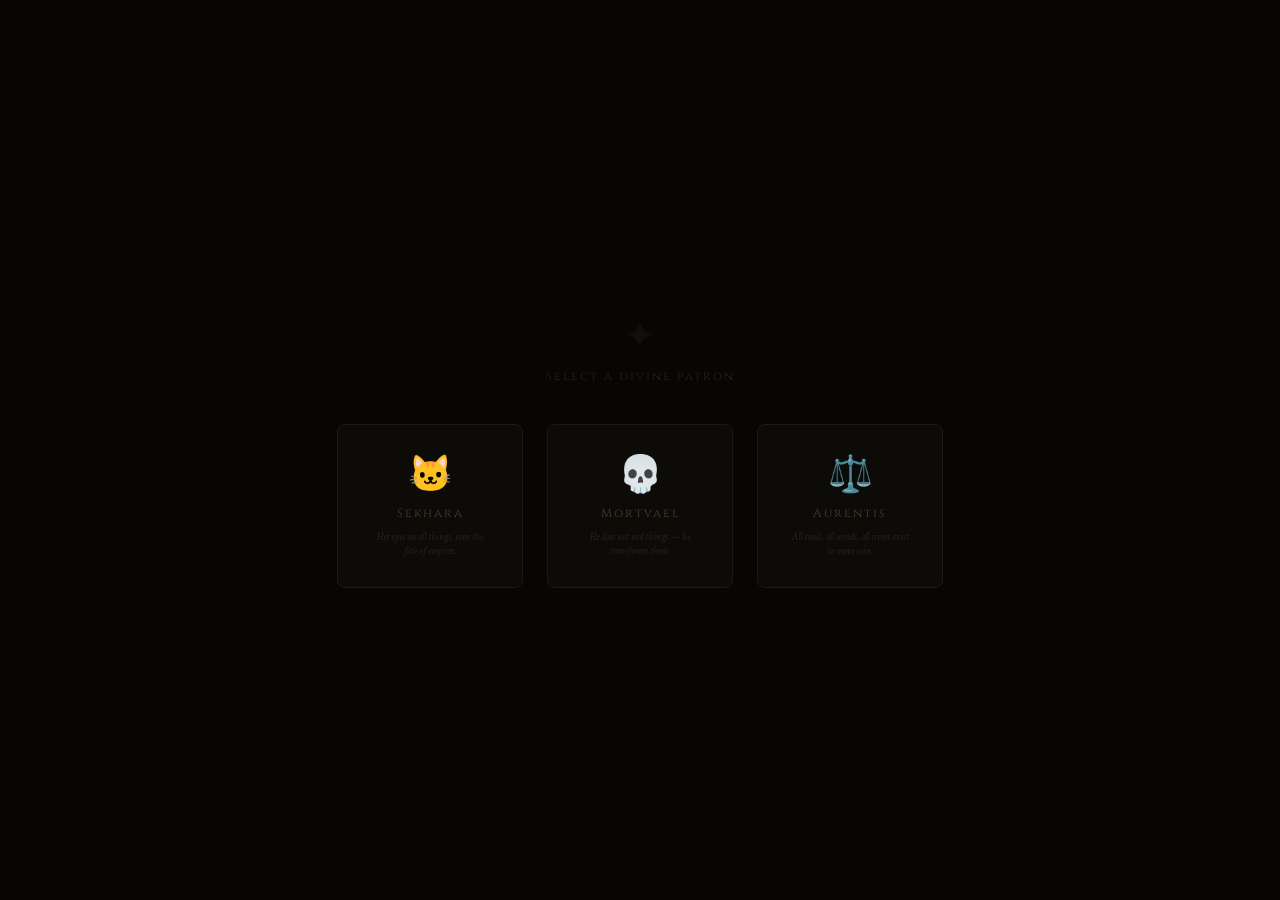
==== indx.html @ 9a2c2770 "saving" ====
<!DOCTYPE html>
<html lang="en">
<head>
  <meta charset="UTF-8">
  <title>Ascendancy Skill Tree</title>
  <link rel="stylesheet" href="styles.css">
</head>
<body>

<div id="app">

  <!-- Selection screen -->
  <div id="select-screen">
    <div class="select-prompt">
      <div class="pi">✦</div>
      <p>Select a divine patron</p>
    </div>
    <div class="god-cards">
      <div class="god-card gc-cat" onclick="switchGod('cat')">
        <span class="gc-icon">🐱</span>
        <span class="gc-name">Sekhara</span>
        <span class="gc-flavor">Her eyes see all things, even the fate of empires.</span>
      </div>
      <div class="god-card gc-death" onclick="switchGod('death')">
        <span class="gc-icon">💀</span>
        <span class="gc-name">Mortvael</span>
        <span class="gc-flavor">He does not end things — he transforms them.</span>
      </div>
      <div class="god-card gc-trade" onclick="switchGod('trade')">
        <span class="gc-icon">⚖️</span>
        <span class="gc-name">Aurentis</span>
        <span class="gc-flavor">All roads, all winds, all rivers exist to move coin.</span>
      </div>
    </div>
  </div>

  <!-- Tree screen -->
  <div id="tree-screen">
    <div class="tree-header">
      <button class="back-btn" onclick="goBack()">← Back</button>
      <span class="th-name" id="ib-name">—</span>
      <span class="th-flavor" id="ib-desc"></span>
      <span class="th-pts" id="ib-pts">0 / 30</span>
      <button class="reset-btn" onclick="resetTree()">Reset</button>
    </div>

    <div id="tree-area">
      <canvas id="c"></canvas>

      <div class="tt" id="tt">
        <div class="tt-inner">
          <div class="tt-title" id="tt-t"></div>
          <div class="tt-type" id="tt-ty"></div>
          <div class="tt-desc" id="tt-d"></div>
          <div class="tt-val" id="tt-v"></div>
        </div>
      </div>

      <div class="zoom-controls">
        <button class="zoom-btn" onclick="adjustZoom(0.15)">+</button>
        <button class="zoom-btn" onclick="adjustZoom(-0.15)">−</button>
        <button class="zoom-btn" onclick="resetView()">⌂</button>
      </div>
    </div>

    <div class="info-bar">
      <span id="node-hover-desc">Hover a node</span>
    </div>
  </div>

</div>

<script src="script.js"></script>
</body>
</html>
---- styles.css ----
@import url('https://fonts.googleapis.com/css2?family=Cinzel:wght@400;600;700&family=Crimson+Text:ital,wght@0,400;1,400&display=swap');
*{box-sizing:border-box;margin:0;padding:0}
html,body{height:100%;background:#080604;font-family:'Cinzel',serif;color:#c8b89a;overflow:hidden}
#app{display:flex;flex-direction:column;height:100vh}

/* ── Selection screen ── */
#select-screen{flex:1;display:flex;flex-direction:column;align-items:center;justify-content:center;gap:40px;padding:20px}
.select-prompt{display:flex;flex-direction:column;align-items:center;gap:10px;color:#2a2218}
.select-prompt .pi{font-size:40px;opacity:.3;font-family:sans-serif}
.select-prompt p{font-size:12px;letter-spacing:2px}
.god-cards{display:flex;gap:24px;flex-wrap:wrap;justify-content:center}
.god-card{display:flex;flex-direction:column;align-items:center;gap:10px;padding:28px 32px;background:#0d0b08;border:1px solid #1e1a12;border-radius:8px;cursor:pointer;transition:all .2s;min-width:140px}
.god-card:hover{border-color:#3a3020;background:#110e09;transform:translateY(-2px)}
.god-card .gc-icon{font-size:36px;font-family:sans-serif}
.god-card .gc-name{font-size:12px;letter-spacing:2px;color:#4a3e2e}
.god-card .gc-flavor{font-size:10px;font-family:'Crimson Text',serif;font-style:italic;color:#2a2218;text-align:center;max-width:120px;line-height:1.4}
.god-card.gc-cat{--gc:#d4a055}.god-card.gc-death{--gc:#8a4fd4}.god-card.gc-trade{--gc:#4aad7a}
.god-card:hover .gc-name{color:var(--gc)}
.god-card:hover{border-color:var(--gc);box-shadow:0 0 20px -8px var(--gc)}

/* ── Tree screen ── */
#tree-screen{flex:1;display:none;flex-direction:column}
.tree-header{display:flex;align-items:center;gap:12px;padding:8px 14px;background:#0c0a07;border-bottom:1px solid #1e1a12;flex-shrink:0}
.back-btn{background:transparent;border:1px solid #2a2218;color:#4a3e2e;font-family:'Cinzel',serif;font-size:10px;letter-spacing:1px;padding:5px 12px;cursor:pointer;border-radius:3px;transition:all .2s;white-space:nowrap}
.back-btn:hover{border-color:#5a4e3a;color:#9a8a72}
.th-name{font-size:12px;font-weight:700;letter-spacing:1px}
.th-flavor{font-size:11px;color:#5a4e3a;font-family:'Crimson Text',serif;font-style:italic;flex:1}
.th-pts{font-size:11px;letter-spacing:1px;white-space:nowrap}
.reset-btn{background:transparent;border:1px solid #2a2218;color:#4a3e2e;font-family:'Cinzel',serif;font-size:10px;letter-spacing:1px;padding:4px 10px;cursor:pointer;border-radius:3px;transition:all .2s}
.reset-btn:hover{border-color:#5a4e3a;color:#9a8a72}

/* ── Canvas viewport ── */
#tree-area{flex:1;position:relative;overflow:hidden;cursor:grab}
#tree-area.dragging{cursor:grabbing}
canvas{position:absolute;top:0;left:0;display:block}

/* ── Zoom controls ── */
.zoom-controls{position:absolute;bottom:12px;right:12px;display:flex;flex-direction:column;gap:4px;z-index:20}
.zoom-btn{width:28px;height:28px;background:#0c0a07;border:1px solid #2a2218;color:#4a3e2e;font-size:16px;line-height:1;cursor:pointer;border-radius:3px;transition:all .2s;display:flex;align-items:center;justify-content:center;font-family:sans-serif}
.zoom-btn:hover{border-color:#5a4e3a;color:#9a8a72}

/* ── Tooltip ── */
.tt{position:absolute;pointer-events:none;z-index:50;display:none;width:210px}
.tt-inner{background:#0f0d09;border:1px solid #3a2e18;border-radius:6px;padding:11px}
.tt-title{font-size:13px;font-weight:700;letter-spacing:.5px;margin-bottom:2px}
.tt-type{font-size:9px;letter-spacing:2px;color:#5a4e3a;margin-bottom:7px;text-transform:uppercase}
.tt-desc{font-size:12px;font-family:'Crimson Text',serif;line-height:1.5;color:#9a8a72}
.tt-val{margin-top:6px;font-size:12px;font-weight:600;font-family:'Cinzel',serif}

/* ── Info bar at bottom ── */
.info-bar{display:flex;align-items:center;gap:10px;padding:8px 14px;background:#0c0a07;border-top:1px solid #1e1a12;min-height:40px;flex-shrink:0}
.ib-name{font-size:12px;font-weight:700;letter-spacing:1px;white-space:nowrap}
.ib-desc{font-size:11px;color:#5a4e3a;font-family:'Crimson Text',serif;font-style:italic;flex:1}
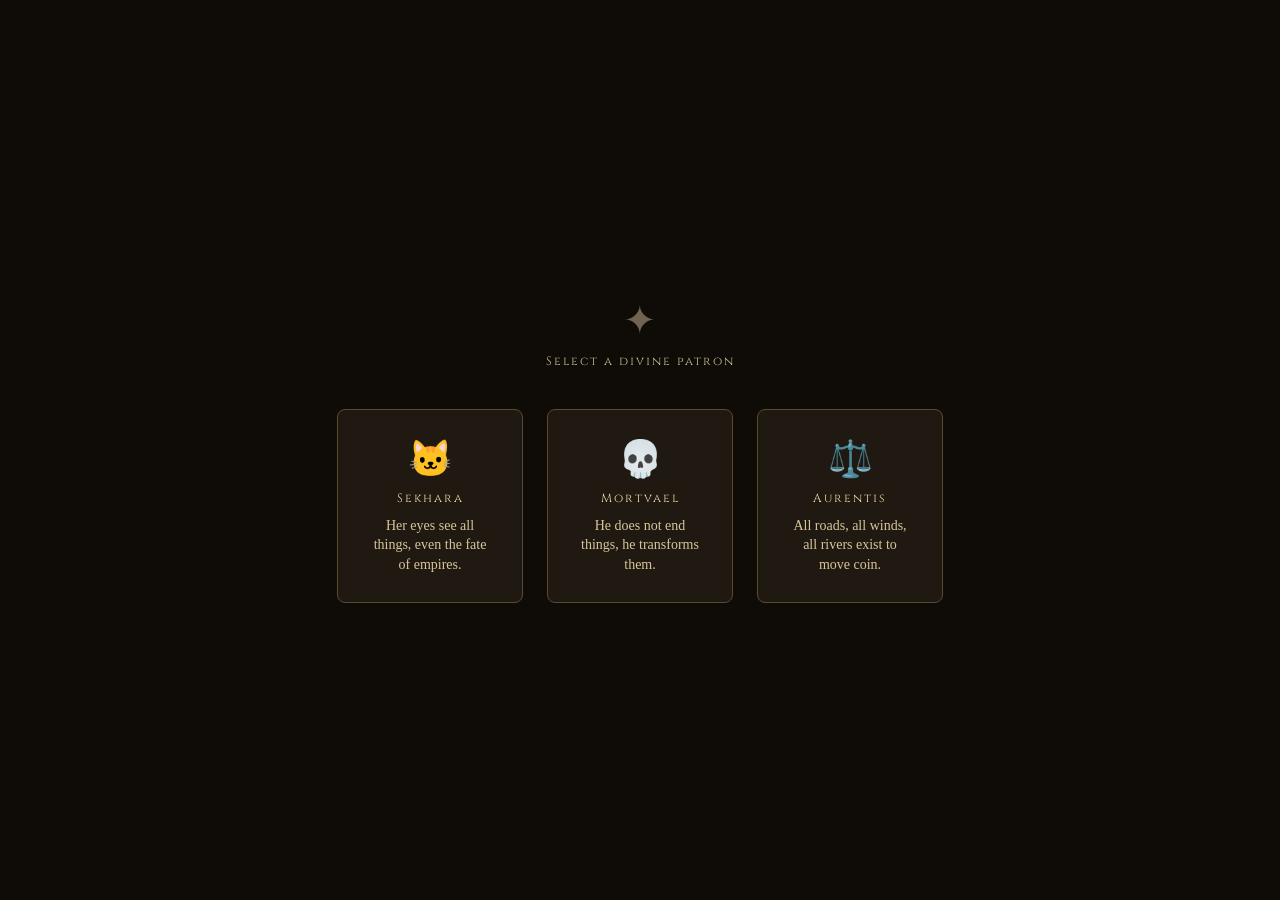
==== commit 5ea824fd: "s" ====
--- a/indx.html
+++ b/indx.html
@@ -24,7 +24,7 @@
       <div class="god-card gc-death" onclick="switchGod('death')">
         <span class="gc-icon">💀</span>
         <span class="gc-name">Mortvael</span>
-        <span class="gc-flavor">He does not end things — he transforms them.</span>
+        <span class="gc-flavor">He does not end things, he transforms them.</span>
       </div>
       <div class="god-card gc-trade" onclick="switchGod('trade')">
         <span class="gc-icon">⚖️</span>
--- a/styles.css
+++ b/styles.css
@@ -1,53 +1,291 @@
 @import url('https://fonts.googleapis.com/css2?family=Cinzel:wght@400;600;700&family=Crimson+Text:ital,wght@0,400;1,400&display=swap');
 *{box-sizing:border-box;margin:0;padding:0}
-html,body{height:100%;background:#080604;font-family:'Cinzel',serif;color:#c8b89a;overflow:hidden}
-#app{display:flex;flex-direction:column;height:100vh}
+html,body{
+    height:100%;
+    background:#0f0c08;
+    font-family:'Cinzel',serif;
+    color:#f2e6c9;
+    overflow:hidden
+}
+
+#app{
+    display:flex;
+    flex-direction:column;
+    height:100vh
+}
 
 /* ── Selection screen ── */
-#select-screen{flex:1;display:flex;flex-direction:column;align-items:center;justify-content:center;gap:40px;padding:20px}
-.select-prompt{display:flex;flex-direction:column;align-items:center;gap:10px;color:#2a2218}
-.select-prompt .pi{font-size:40px;opacity:.3;font-family:sans-serif}
-.select-prompt p{font-size:12px;letter-spacing:2px}
-.god-cards{display:flex;gap:24px;flex-wrap:wrap;justify-content:center}
-.god-card{display:flex;flex-direction:column;align-items:center;gap:10px;padding:28px 32px;background:#0d0b08;border:1px solid #1e1a12;border-radius:8px;cursor:pointer;transition:all .2s;min-width:140px}
-.god-card:hover{border-color:#3a3020;background:#110e09;transform:translateY(-2px)}
-.god-card .gc-icon{font-size:36px;font-family:sans-serif}
-.god-card .gc-name{font-size:12px;letter-spacing:2px;color:#4a3e2e}
-.god-card .gc-flavor{font-size:10px;font-family:'Crimson Text',serif;font-style:italic;color:#2a2218;text-align:center;max-width:120px;line-height:1.4}
+#select-screen{
+    flex:1;
+    display:flex;
+    flex-direction:column;
+    align-items:center;
+    justify-content:center;
+    gap:40px;
+    padding:20px
+}
+
+.select-prompt{
+    display:flex;
+    flex-direction:column;
+    align-items:center;
+    gap:10px;
+    color:#cdbb95
+}
+
+.select-prompt .pi{
+    font-size:40px;
+    opacity:.5;
+    font-family:sans-serif
+}
+
+.select-prompt p{
+    font-size:12px;
+    letter-spacing:2px
+}
+
+.god-cards{
+    display:flex;
+    gap:24px;
+    flex-wrap:wrap;
+    justify-content:center
+}
+
+.god-card{
+    display:flex;
+    flex-direction:column;
+    align-items:center;
+    gap:10px;
+    padding:28px 32px;
+    background:#1f1912;
+    border:1px solid #5a4a2f;
+    border-radius:8px;
+    cursor:pointer;
+    transition:all .2s;min-width:140px
+}
+
+.god-card:hover{
+    border-color:#3a3020;
+    background:#2a2118;
+    transform:translateY(-2px)
+}
+
+.god-card .gc-icon{
+    font-size:36px;
+    font-family:sans-serif
+}
+
+.god-card .gc-name{
+    font-size:12px;
+    letter-spacing:2px;
+    color:#f0d9a5
+}
+
+.god-card .gc-flavor{
+    font-size:14px;
+    font-family:'Crimson Text',serif;
+    color:#d8c59a;
+    text-align:center;
+    max-width:120px;
+    line-height:1.4
+}
+
 .god-card.gc-cat{--gc:#d4a055}.god-card.gc-death{--gc:#8a4fd4}.god-card.gc-trade{--gc:#4aad7a}
 .god-card:hover .gc-name{color:var(--gc)}
-.god-card:hover{border-color:var(--gc);box-shadow:0 0 20px -8px var(--gc)}
+.god-card:hover{
+    border-color:var(--gc);
+    box-shadow:0 0 20px -8px var(--gc)
+}
 
 /* ── Tree screen ── */
-#tree-screen{flex:1;display:none;flex-direction:column}
-.tree-header{display:flex;align-items:center;gap:12px;padding:8px 14px;background:#0c0a07;border-bottom:1px solid #1e1a12;flex-shrink:0}
-.back-btn{background:transparent;border:1px solid #2a2218;color:#4a3e2e;font-family:'Cinzel',serif;font-size:10px;letter-spacing:1px;padding:5px 12px;cursor:pointer;border-radius:3px;transition:all .2s;white-space:nowrap}
-.back-btn:hover{border-color:#5a4e3a;color:#9a8a72}
-.th-name{font-size:12px;font-weight:700;letter-spacing:1px}
-.th-flavor{font-size:11px;color:#5a4e3a;font-family:'Crimson Text',serif;font-style:italic;flex:1}
-.th-pts{font-size:11px;letter-spacing:1px;white-space:nowrap}
-.reset-btn{background:transparent;border:1px solid #2a2218;color:#4a3e2e;font-family:'Cinzel',serif;font-size:10px;letter-spacing:1px;padding:4px 10px;cursor:pointer;border-radius:3px;transition:all .2s}
-.reset-btn:hover{border-color:#5a4e3a;color:#9a8a72}
+#tree-screen{
+    flex:1;
+    display:none;
+    flex-direction:column;
+}
+
+.tree-header{
+    display:flex;
+    align-items:center;
+    gap:12px;
+    padding:8px 14px;
+    background:#18130e;
+    border-bottom:1px solid #5a4a2f;
+    flex-shrink:0
+}
+
+.back-btn{
+    background:transparent;
+    border:1px solid #2a2218;
+    color:#4a3e2e;
+    font-family:'Cinzel',serif;font-size:10px;
+    letter-spacing:1px;
+    padding:5px 12px;
+    cursor:pointer;
+    border-radius:3px;
+    transition:all .2s;
+    white-space:nowrap
+}
+
+.back-btn:hover{
+    border-color:#5a4e3a;
+    color:#9a8a72
+}
+
+.th-name{font-size:12px;
+    font-weight:700;
+    letter-spacing:1px
+}
+
+.th-flavor{
+    font-size:11px;
+    color:#b7a786;
+    font-family:'Crimson Text',serif;
+    font-style:italic;
+    flex:1
+}
+
+.th-pts{
+    font-size:11px;
+    letter-spacing:1px;
+    white-space:nowrap
+}
+
+.reset-btn{
+    background:transparent;
+    border:1px solid #2a2218;
+    color:#4a3e2e;
+    font-family:'Cinzel',serif;
+    font-size:10px;
+    letter-spacing:1px;
+    padding:4px 10px;
+    cursor:pointer;
+    border-radius:3px;
+    transition:all .2s
+}
+
+.reset-btn:hover{
+    border-color:#5a4e3a;
+    color:#9a8a72
+}
 
 /* ── Canvas viewport ── */
-#tree-area{flex:1;position:relative;overflow:hidden;cursor:grab}
+#tree-area{
+    flex:1;
+    position:relative;
+    overflow:hidden;
+    cursor:grab
+    backg
+}
+
 #tree-area.dragging{cursor:grabbing}
-canvas{position:absolute;top:0;left:0;display:block}
+canvas{
+    position:absolute;
+    top:0;
+    left:0;
+    display:block
+}
 
 /* ── Zoom controls ── */
-.zoom-controls{position:absolute;bottom:12px;right:12px;display:flex;flex-direction:column;gap:4px;z-index:20}
-.zoom-btn{width:28px;height:28px;background:#0c0a07;border:1px solid #2a2218;color:#4a3e2e;font-size:16px;line-height:1;cursor:pointer;border-radius:3px;transition:all .2s;display:flex;align-items:center;justify-content:center;font-family:sans-serif}
-.zoom-btn:hover{border-color:#5a4e3a;color:#9a8a72}
+.zoom-controls{
+    position:absolute;
+    bottom:12px;
+    right:12px;
+    display:flex;
+    flex-direction:column;
+    gap:4px;
+    z-index:20
+}
+
+.zoom-btn{
+    width:28px;
+    height:28px;
+    background:#0c0a07;
+    border:1px solid #2a2218;
+    color:#4a3e2e;
+    font-size:16px;
+    line-height:1;
+    cursor:pointer;
+    border-radius:3px;
+    transition:all .2s;
+    display:flex;
+    align-items:center;
+    justify-content:center;
+    font-family:sans-serif
+}
+
+.zoom-btn:hover{
+    border-color:#5a4e3a;
+    color:#9a8a72
+}
 
 /* ── Tooltip ── */
-.tt{position:absolute;pointer-events:none;z-index:50;display:none;width:210px}
-.tt-inner{background:#0f0d09;border:1px solid #3a2e18;border-radius:6px;padding:11px}
-.tt-title{font-size:13px;font-weight:700;letter-spacing:.5px;margin-bottom:2px}
-.tt-type{font-size:9px;letter-spacing:2px;color:#5a4e3a;margin-bottom:7px;text-transform:uppercase}
-.tt-desc{font-size:12px;font-family:'Crimson Text',serif;line-height:1.5;color:#9a8a72}
-.tt-val{margin-top:6px;font-size:12px;font-weight:600;font-family:'Cinzel',serif}
+.tt{
+    position:absolute;
+    pointer-events:none;
+    z-index:50;
+    display:none;
+    width:210px
+}
+
+.tt-inner{
+    background:#0f0d09;
+    border:1px solid #3a2e18;
+    border-radius:6px;
+    padding:11px
+}
+
+.tt-title{
+    font-size:13px;
+    font-weight:700;
+    letter-spacing:.5px;
+    margin-bottom:2px
+}
+
+.tt-type{
+    font-size:9px;
+    letter-spacing:2px;
+    color:#b7a786;
+    margin-bottom:7px;
+    text-transform:uppercase
+}
+
+.tt-desc{
+    font-size:12px;
+    font-family:'Crimson Text',serif;
+    line-height:1.5;
+    color:#9a8a72
+}
+
+.tt-val{
+    margin-top:6px;
+    font-size:12px;
+    font-weight:600;
+    font-family:'Cinzel',serif
+}
 
 /* ── Info bar at bottom ── */
-.info-bar{display:flex;align-items:center;gap:10px;padding:8px 14px;background:#0c0a07;border-top:1px solid #1e1a12;min-height:40px;flex-shrink:0}
-.ib-name{font-size:12px;font-weight:700;letter-spacing:1px;white-space:nowrap}
-.ib-desc{font-size:11px;color:#5a4e3a;font-family:'Crimson Text',serif;font-style:italic;flex:1}+.info-bar{
+    display:flex;
+    align-items:center;
+    gap:10px;padding:8px 14px;
+    background:#18130e;
+    border-top:1px solid #5a4a2f;
+    min-height:40px;
+    flex-shrink:0
+}
+
+.ib-name{
+    font-size:12px;
+    font-weight:700;
+    letter-spacing:1px;
+    white-space:nowrap
+}
+
+.ib-desc{
+    font-size:11px;
+    color:#b7a786;
+    font-family:'Crimson Text',serif;
+    font-style:italic;
+    flex:1
+}
